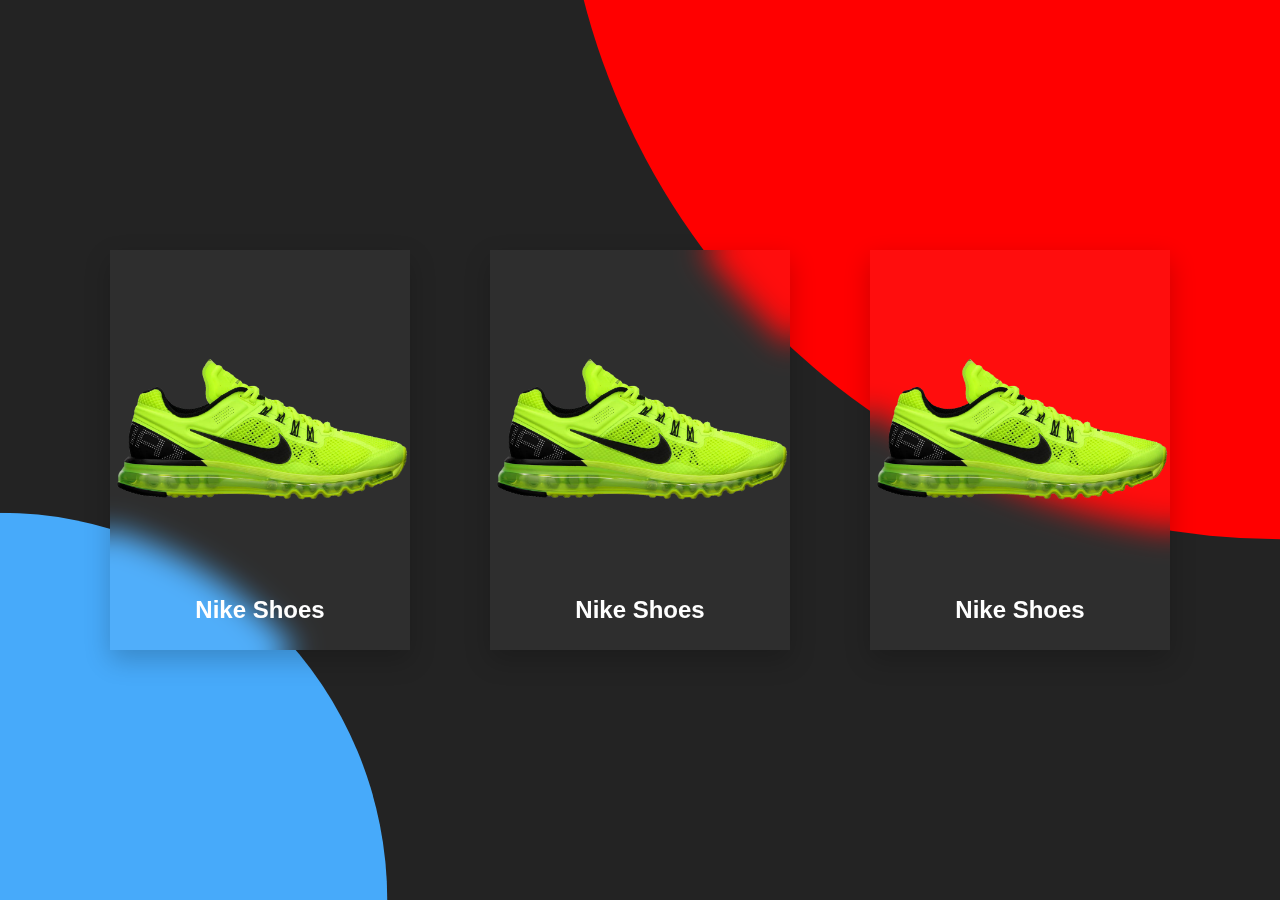
==== exe1/index.html @ 64654a1a "first commit" ====
<!DOCTYPE html>
<html lang="en">

<head>
    <meta charset="UTF-8">
    <meta http-equiv="X-UA-Compatible" content="IE=edge">
    <meta name="viewport" content="width=device-width, initial-scale=1.0">
    <link rel="stylesheet" href="css/main.css">

    <title>Document</title>
</head>

<body>
    <div id="wrapper">
        <div class="container">
            <div class="card">
                <div class="imgBx">
                    <img src="image/running_shoes_PNG5816.png">
                    <h2>Nike Shoes</h2>
                </div>

                <div class="content">
                    <div class="size">
                        <h3>Size :</h3>
                        <span>7</span><span>8</span><span>9</span><span>10</span>

                    </div>
                    <div class="color">
                        <h3> Color :</h3>
                        <span></span><span></span><span></span>
                    </div>
                    <a href="#">Buy Now</a>
                </div>
            </div>
            <div class="card">
                <div class="imgBx">
                    <img src="image/running_shoes_PNG5816.png">
                    <h2>Nike Shoes</h2>
                </div>

                <div class="content">
                    <div class="size">
                        <h3>Size :</h3>
                        <span>7</span><span>8</span><span>9</span><span>10</span>

                    </div>
                    <div class="color">
                        <h3> Color :</h3>
                        <span></span><span></span><span></span>
                    </div>
                    <a href="#">Buy Now</a>
                </div>
            </div>
            <div class="card">
                <div class="imgBx">
                    <img src="image/running_shoes_PNG5816.png">
                    <h2>Nike Shoes</h2>
                </div>

                <div class="content">
                    <div class="size">
                        <h3>Size :</h3>
                        <span>7</span><span>8</span><span>9</span><span>10</span>

                    </div>
                    <div class="color">
                        <h3> Color :</h3>
                        <span></span><span></span><span></span>
                    </div>
                    <a href="#">Buy Now</a>
                </div>
            </div>
        </div>
</body>

</html>
---- exe1/css/main.css ----
*{
    margin: 0px;
    padding: 0px;
    box-sizing: border-box;
    font-family: Arial, Helvetica, sans-serif;
}
#wrapper
{
    display: flex;
    justify-content: center;
    align-items: center;
    min-height: 100vh;
    background: #232323;
    overflow: hidden;
    padding: 100px 20px;
    box-sizing: border-box;
}
#wrapper::before
{
    content: '';
    position: fixed;
    top: 0px;
    left: 0px;
    width: 100%;
    height: 100%;
    background-color: red;
    clip-path: circle(65% at 100% -20%);
}
#wrapper::after
{
    content: '';
    position: fixed;
    top: 0px;
    left: 0px;
    width: 100%;
    height: 100%;
    background-color: #47aafa;
    clip-path: circle(35% at 0% 100%);
}
.container
{
    position: relative;
    z-index: 10;
    display: flex;
    justify-content: center;
    align-items: center;
    flex-wrap: wrap;
}
.container .card
{
    position: relative;
    width:300px;
    height: 400px;
    margin: 20px 40px;
    display: flex;
    justify-content: center;
    align-items: center;
    flex-direction: column;
    background: rgba(255, 255, 255, 0.05);
    box-shadow: 0 10px 25px rgba(0, 0, 0, 0.2);
    backdrop-filter: blur(15px);
   
}
.container .card .imgBx
{
    position: relative;
    width: 100%;
    height: 100%;
    display: flex;
    justify-content: center;
    align-items: center;
    flex-direction: column;
    transition: 0.5s ease-in-out;
}
.container .card:hover .imgBx
{
    transform: translateY(-200px);
}
.container .card .imgBx img
{
    
    max-width: 100%;
    margin: 0 0 20px;
    transition: 0.5s ease-in-out;

}
.container .card:hover .imgBx img
{
    
    transform:  translate(-20px,40px)rotate(-25deg)scale(1.4);
}
.container .card .imgBx h2
{
    color: #fff;
    font-weight: 20px;
}
.container .card .content
{
    transition: 0.5s ease-in-out;
    position: absolute;
    bottom: 20px;
    justify-content: center;
    align-items: center;
    flex-direction: column;
    visibility: hidden;
    opacity: 0;
}
.container .card .content .size,
.container .card .content .color
{
    display: flex;
    justify-content: center;
    align-items: center;
    padding: 8px 20px;

}
.container .card .content .size h3,
.container .card .content .color h3
{
    color: #fff;
    font-weight: 300;
    text-transform: uppercase;
    letter-spacing: 2px;
    margin-right: 10px;
}
.container .card .content .size span
{
    width: 20px;
    height: 26px;
    text-align: center;
    line-height: 24px;
    display: inline-block;
    color: #111;
    background: #fff;
    border-radius: 4px;
    margin: 0 5px;
    font-weight: 500;
    transition: 0.5s;
    cursor: pointer;

}
.container .card .content .size span:hover
{
    background: greenyellow;
}
.container .card .content .color span
{
    width: 20px;
    height: 20px;
    border-radius: 50%;
    margin: 0 5px;
    border: 2px solid #fff;
    cursor: pointer;
}
.container .card .content .color span:nth-child(2)
{
    background-color: yellowgreen;
}
.container .card .content .color span:nth-child(3)
{
    background-color: rgb(41, 107, 160);
}
.container .card .content .color span:nth-child(4)
{
    background-color: red;
}

.container .card .content a
{
    position: relative;
    top: 10px;
    display: inline-block;
    padding: 12px 30px;
    background: #fff;
    border-radius: 40px;
    text-decoration: none;
    color: #111;
    font-weight: 600;
    text-transform: uppercase;
    
}

.container .card:hover .content
{
    opacity: 1;
    visibility: visible;
    transform: translateY(-50px);
    transition: 1s all;
}
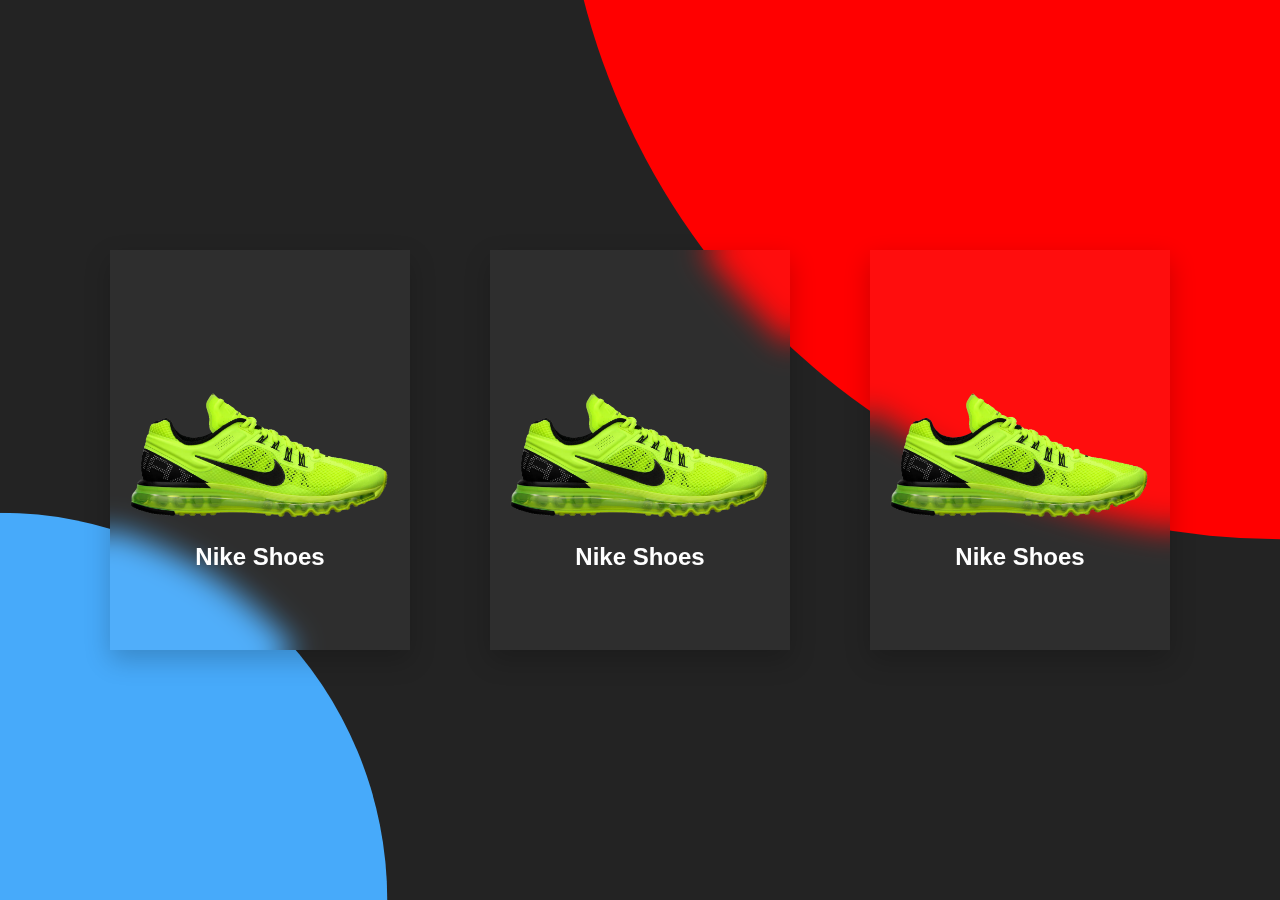
==== commit df0e7e44: "CM" ====
--- a/exe1/index.html
+++ b/exe1/index.html
@@ -15,7 +15,7 @@
         <div class="container">
             <div class="card">
                 <div class="imgBx">
-                    <img src="image/running_shoes_PNG5816.png">
+                    <img src="image/running_shoes_PNG5816 (2).png">
                     <h2>Nike Shoes</h2>
                 </div>
 
@@ -34,7 +34,7 @@
             </div>
             <div class="card">
                 <div class="imgBx">
-                    <img src="image/running_shoes_PNG5816.png">
+                    <img src="image/running_shoes_PNG5816 (2).png">
                     <h2>Nike Shoes</h2>
                 </div>
 
@@ -53,7 +53,7 @@
             </div>
             <div class="card">
                 <div class="imgBx">
-                    <img src="image/running_shoes_PNG5816.png">
+                    <img src="image/running_shoes_PNG5816 (2).png">
                     <h2>Nike Shoes</h2>
                 </div>
 
--- a/exe1/css/main.css
+++ b/exe1/css/main.css
@@ -68,6 +68,7 @@
     height: 100%;
     display: flex;
     justify-content: center;
+    padding: 20px;
     align-items: center;
     flex-direction: column;
     transition: 0.5s ease-in-out;
@@ -76,6 +77,7 @@
 {
     transform: translateY(-200px);
 }
+
 .container .card .imgBx img
 {
     
@@ -93,12 +95,14 @@
 {
     color: #fff;
     font-weight: 20px;
+    z-index: 3;
 }
 .container .card .content
 {
     transition: 0.5s ease-in-out;
     position: absolute;
     bottom: 20px;
+    display: flex;
     justify-content: center;
     align-items: center;
     flex-direction: column;
